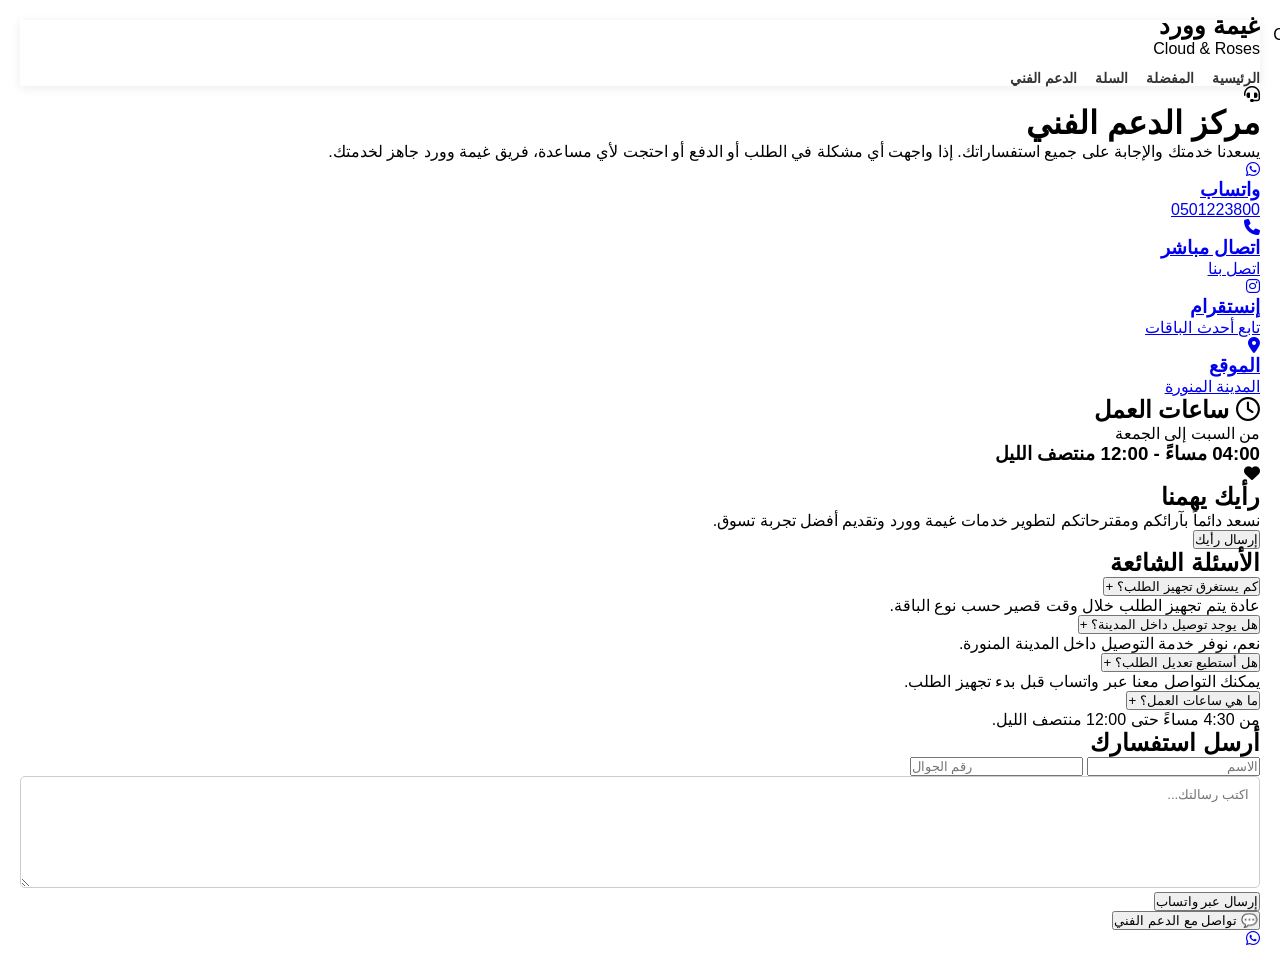
==== support.html @ c03b7dfc "إضافة صفحة المفضلة وتحسيناتها" ====
<!DOCTYPE html>
<html lang="ar" dir="rtl">

<head>
<meta charset="UTF-8">
<meta name="viewport" content="width=device-width, initial-scale=1.0">

<title>الدعم الفني | غيمة وورد</title>

<link rel="stylesheet" href="styles.css">
<link rel="stylesheet" href="support.css">

<link rel="stylesheet"
href="https://cdnjs.cloudflare.com/ajax/libs/font-awesome/6.7.2/css/all.min.css">

</head>

<body>

<header>

<div class="logo-area">

<img src="logo1.png" alt="Cloud & Roses">

<div>

<h2>غيمة وورد</h2>
<p>Cloud & Roses</p>

</div>

</div>

<nav>

<a href="index.html">الرئيسية</a>
<a href="favorites.html">المفضلة</a>
<a href="cart.html">السلة</a>
<a href="support.html" class="active">الدعم الفني</a>

</nav>

</header>


<div class="support-container">

<div class="welcome-card">

<i class="fa-solid fa-headset"></i>

<h1>مركز الدعم الفني</h1>

<p>

يسعدنا خدمتك والإجابة على جميع استفساراتك.

إذا واجهت أي مشكلة في الطلب أو الدفع أو احتجت لأي مساعدة،

فريق غيمة وورد جاهز لخدمتك.

</p>

</div>



<div class="contact-grid">


<a href="https://wa.me/966501223800"
target="_blank"
class="contact-card">

<i class="fa-brands fa-whatsapp"></i>

<h3>واتساب</h3>

<p>0501223800</p>

</a>



<a href="tel:+966501223800"
class="contact-card">

<i class="fa-solid fa-phone"></i>

<h3>اتصال مباشر</h3>

<p>اتصل بنا</p>

</a>



<a href="https://instagram.com/"
target="_blank"
class="contact-card">

<i class="fa-brands fa-instagram"></i>

<h3>إنستقرام</h3>

<p>تابع أحدث الباقات</p>

</a>



<a href="https://maps.app.goo.gl/bKW6Bk9FFn4KeRBr8"
target="_blank"
class="contact-card">

<i class="fa-solid fa-location-dot"></i>

<h3>الموقع</h3>

<p>المدينة المنورة</p>

</a>

</div>



<div class="work-hours">

<h2>

<i class="fa-regular fa-clock"></i>

ساعات العمل

</h2>

<p>

من السبت إلى الجمعة

</p>

<h3>

04:00 مساءً - 12:00 منتصف الليل

</h3>

</div>



<div class="feedback-card">

<i class="fa-solid fa-heart"></i>

<h2>رأيك يهمنا</h2>

<p>

نسعد دائماً بآرائكم ومقترحاتكم لتطوير خدمات غيمة وورد

وتقديم أفضل تجربة تسوق.

</p>

<button onclick="window.open('https://wa.me/966504480913')">

إرسال رأيك

</button>

</div>



<div class="faq-section">

<h2>

الأسئلة الشائعة

</h2>

<button class="faq-btn">

كم يستغرق تجهيز الطلب؟

<span>+</span>

</button>

<div class="faq-content">

عادة يتم تجهيز الطلب خلال وقت قصير حسب نوع الباقة.

</div>



<button class="faq-btn">

هل يوجد توصيل داخل المدينة؟

<span>+</span>

</button>

<div class="faq-content">

نعم، نوفر خدمة التوصيل داخل المدينة المنورة.

</div>



<button class="faq-btn">

هل أستطيع تعديل الطلب؟

<span>+</span>

</button>

<div class="faq-content">

يمكنك التواصل معنا عبر واتساب قبل بدء تجهيز الطلب.

</div>



<button class="faq-btn">

ما هي ساعات العمل؟

<span>+</span>

</button>

<div class="faq-content">

من 4:30 مساءً حتى 12:00 منتصف الليل.

</div>

</div>



<div class="message-card">

<h2>

أرسل استفسارك

</h2>

<form onsubmit="sendSupport(event)">

<input
type="text"
id="name"
placeholder="الاسم"
required>

<input
type="tel"
id="phone"
placeholder="رقم الجوال"
required>

<textarea
id="message"
rows="6"
placeholder="اكتب رسالتك..."
required></textarea>

<button type="submit">

إرسال عبر واتساب

</button>

</form>

</div>



<button
class="support-btn"
onclick="window.open('https://wa.me/966504480913')">

💬 تواصل مع الدعم الفني

</button>

</div>

<script src="support.js"></script>

<a href="https://wa.me/966504480913"
   class="support-whatsapp"
   target="_blank">
    <i class="fa-brands fa-whatsapp"></i>
</a>

</body>

</html>
---- styles.css ----
*{
margin:0;
padding:0;
box-sizing:border-box;
font-family:Tahoma,sans-serif;
}

body{
    font-family:Tahoma;
    padding:20px;
    margin:0;
    background-image:url("flowers-bg.jpg");
    background-size:cover;
    background-position:center;
    background-attachment:fixed;
    min-height:100vh;
}

.container{
    background:rgba(255,255,255,0.95);
    max-width:900px;
    margin:auto;
    padding:25px;
    border-radius:15px;
}

header {
    background: #fff;
    
    box-shadow: 0 2px 10px rgba(0,0,0,.08);
}






.store-hours{
    font-size:14px;
    font-weight:bold;
    color:#555;
    margin-bottom:20px; /* يرفع أوقات العمل عن القائمة */
}

.logo-area {
    display: flex;
    align-items: center;
    gap: 10px;

    position: relative;
    right: -55px;  /* يحركه أكثر إلى اليمين */
    top: -10px;    /* يرفعه للأعلى */
}
.logo-area div{
    text-align: right;
    margin-right: -5px; /* غيّر الرقم حسب الحاجة */
}

.logo-area img {
    width: 50px;
    height: 50px;
    border-radius: 50%;
    object-fit: cover;
}

.logo-area h1 {
    color: #d85b87;
    font-size: 20px;
    margin: 0;
}

nav {
    display: flex;
    align-items: center;
    gap: 18px;
}

nav a {
    text-decoration: none;
    color: #333;
    font-size: 14px;
    font-weight: bold;
    white-space: nowrap;
}



.logo-area span{
    color:#777;
}

.hero{
    padding:80px 20px;
    text-align:center;
}

.hero h2{
    font-size:50px;
    color:#d85b87;
    margin-bottom:15px;
}

.hero p{
    font-size:20px;
    color:#666;
}

.products{
    width:90%;
    max-width:1200px;
    margin:auto;
    padding:50px 0;
}

.products h2{
    text-align:center;
    margin-bottom:40px;
    color:#d85b87;
}

.products-grid{
    display:grid;
    grid-template-columns:repeat(2, 1fr);
    gap:15px;
    padding:10px;
    max-width:800px;
    margin:0 auto;
}

.product-card{
    display:flex;
    flex-direction:column;
    background:#fff;
    border-radius:15px;
    padding:10px;
    box-shadow:0 2px 8px rgba(215, 16, 199, 0.05);
    text-align:center;
}

.product-card img{
    width:100%;
    aspect-ratio: 1 / 1;
    object-fit:cover;
    border-radius:10px;
    margin-bottom:10px;
}

.product-card h3{
    font-size: 14px;
    margin-bottom: 5px;
}

.product-card p{
    color:#d85b87;
    font-weight:bold;
    margin-bottom: 10px;
}

.add-to-cart-btn {
    margin-top: auto;
    padding: 10px;
    background-color: #d85b87; /* خلفية وردية */
    color: #efe8ec;           /* نص أبيض */
    border: 1px solid #d85b87; /* إطار وردي متطابق */
    border-radius: 8px;
    font-size: 13px;
    cursor: pointer;
    transition: background 0.3s; /* إضافة تأثير ناعم عند التمرير */
}

/* إضافة تأثير عند تمرير الفأرة على الزر */
.add-to-cart-btn:hover {
    background-color: #b02a6c;
    border-color: #b02a6c;
}

.cart-page{
    width:90%;
    max-width:800px;
    margin:40px auto;
}

.cart-item{
    background:#fff;
    padding:15px;
    margin-bottom:10px;
    border-radius:12px;
    display:flex;
    justify-content:space-between;
}

#total{
    margin:20px 0;
    color:#d85b87;
}

.whatsapp-btn{
    width:100%;
    border:none;
    padding:15px;
    font-size:18px;
    background:#25D366;
    color:white;
    border-radius:10px;
    cursor:pointer;
}

.description{
    color:rgb(0, 0, 0) !important;
    font-size:14px;
    margin:8px 0;
    line-height:1.6;
}

.gift-card-option {
    margin: 15px 0;
    font-weight: bold;
}

#cardInputContainer {
    margin-bottom: 15px;
    padding: 10px;
    background-color: #f9f9f9;
    border: 1px solid #ddd;
    border-radius: 8px;
}

textarea {
    width: 100%;
    padding: 10px;
    border: 1px solid #ccc;
    border-radius: 5px;
    font-family: inherit;
    resize: vertical;
}

.custom-select {
    width: 100%;
    max-width: 250px;
    padding: 8px 15px;
    font-size: 14px;
    border-radius: 25px;
    border: 2px solid #e313ac;
    background-color: #ffffff;
    color: #333;
    appearance: none;
    cursor: pointer;
    outline: none;
    background-image: url('data:image/svg+xml;utf8,<svg fill="%23e313ac" height="16" viewBox="0 0 24 24" width="16" xmlns="http://www.w3.org/2000/svg"><path d="M7 10l5 5 5-5z"/></svg>');
    background-repeat: no-repeat;
    background-position: left 10px center;
    margin-top: 25px;
    display: block;
}

.store-info{
    
    margin:25px auto;
    padding:18px;
    border-radius:12px;
    text-align:center;
    box-shadow:0 2px 8px rgba(0,0,0,.08);
}

.review-btn{
    display:inline-block;
    margin-top:10px;
    padding:12px 24px;
    background:#d85b87;
    color:#fff;
    text-decoration:none;
    border-radius:30px;
    font-weight:bold;
    transition:.3s;
}

.review-btn:hover{
    background:#c44673;
}

.header-rating{
    margin-top: 5px;
    font-size: 13px;
    color: #666;
    display: flex;
    align-items: center;
    gap: 6px;
}

.header-rating span{
    color: #d85b87;
    font-weight: bold;
}

#cart-icon{
    position: relative;
    display: inline-flex;
    align-items: center;
    gap: 6px;
    text-decoration: none;
}

#cart-count{
    display: flex;
    align-items: center;
    justify-content: center;

    width: 22px;
    height: 22px;

    background: #d85b87;
    color: #fff;

    border-radius: 50%;
    font-size: 12px;
    font-weight: bold;

    line-height: 1;
}

/* ====== الجوال فقط ====== */
@media (max-width:768px){

    .container{
        width:101%;
        padding:-15px;
    }
.logo-area{
    position: relative;
    right: -10px;      /* يحرك الشعار قليلًا لليمين */
    top: -6px;        /* يرفعه قليلًا للأعلى */

    display: flex;
    align-items: center;
    gap: 6px;
}

.logo-area img{
    width: 42px;
    height: 42px;
}

.logo-area h1{
    font-size: 17px;
    margin: 0;
}

.logo-area span{
    font-size: 11px;
}

.header-rating{
    margin-top: 3px;
    font-size: 10px;
}
    

   nav{
    display:flex;
    justify-content:center;
    align-items:center;
    flex-wrap:nowrap;   /* يمنع النزول لسطر جديد */
    gap:8px;
    overflow-x:auto;    /* يسمح بالتمرير إذا ضاقت الشاشة */
    white-space:nowrap;
    padding-bottom:5px;
}
   nav a{
    font-size:11px;
    flex:0 0 auto;
}

    #cart-count{
        display:inline-flex;
        justify-content:center;
        align-items:center;
        width:20px;
        height:20px;
        border-radius:50%;
        background:#d85b87;
        color:#fff;
        font-size:11px;
        font-weight:bold;
    }

}

.stats-section{
    display:flex;
    justify-content:center;
    gap:20px;
    flex-wrap:wrap;
    margin:50px auto;
    max-width:900px;
}

.stat-card{
    background:#fff;
    width:220px;
    padding:25px 20px;
    border-radius:18px;
    text-align:center;
    box-shadow:0 5px 15px rgba(0,0,0,.08);
    transition:.3s;
}

.stat-card:hover{
    transform:translateY(-5px);
}

.stat-card h2{
    color:#d85b87;
    font-size:36px;
    margin-bottom:10px;
}

.stat-card p{
    color:#666;
    font-size:16px;
    font-weight:bold;
}

@media(max-width:768px){

.stats-section{
    gap:15px;
}

.stat-card{
    width:100%;
    max-width:260px;
}

.stat-card h2{
    font-size:30px;
}

}

.header-top{
    flex-direction:column;
    align-items:center;
    gap:10px;
    position: relative;
    right: -10px;  /* يحركه أكثر إلى اليمين */
    top: -14px;    /* يرفعه للأعلى */
    }



.store-hours{
    margin-bottom:0;
}
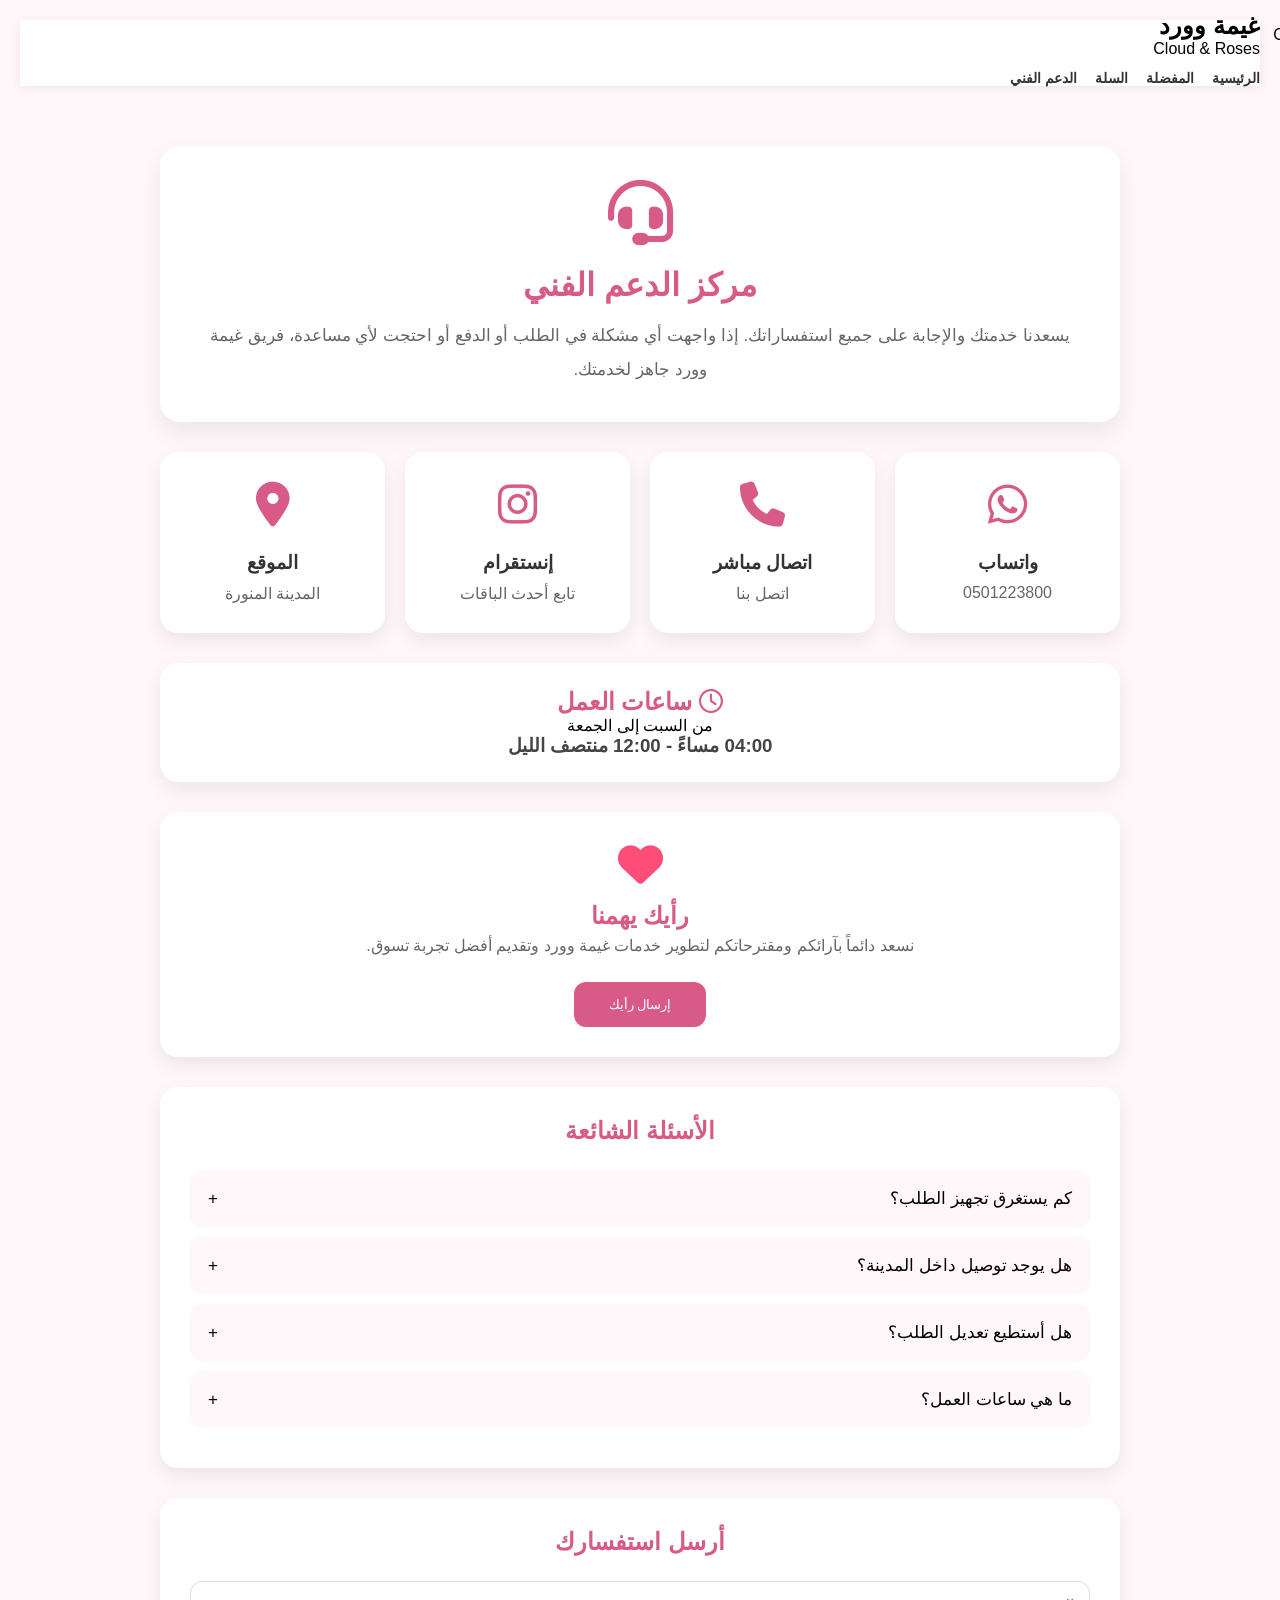
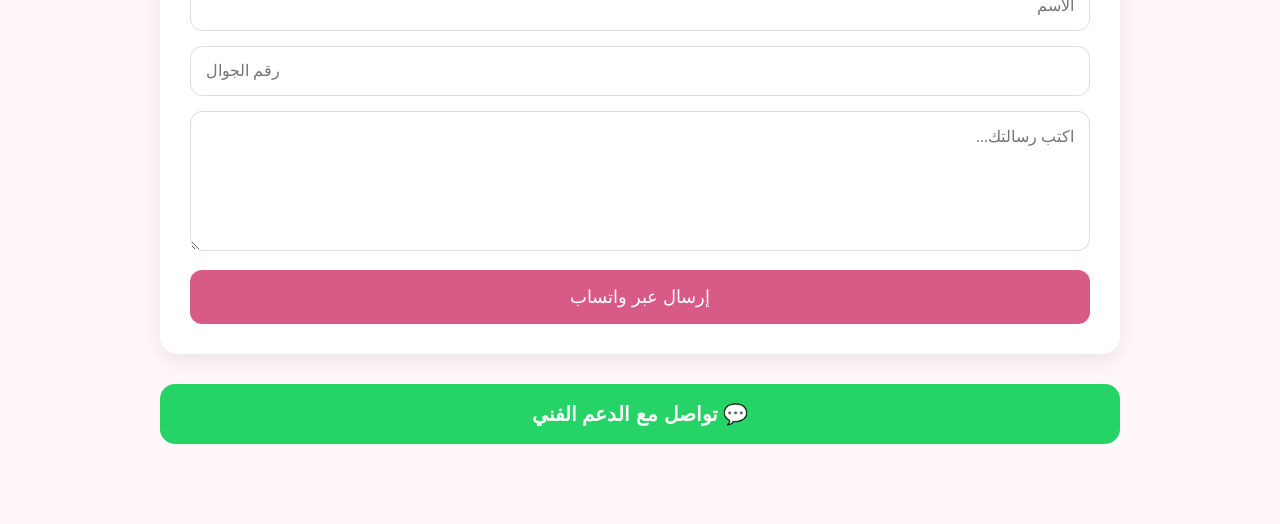
==== commit a54be2f2: "إضافة صفحة الدعم الفني للموقع" ====
--- a/support.html
+++ b/support.html
@@ -21,7 +21,7 @@
 
 <div class="logo-area">
 
-<img src="logo1.png" alt="Cloud & Roses">
+<img src="logo.png" alt="Cloud & Roses">
 
 <div>
 
@@ -166,7 +166,7 @@
 
 </p>
 
-<button onclick="window.open('https://wa.me/966504480913')">
+<button onclick="window.open('https://wa.me/966501223800')">
 
 إرسال رأيك
 
@@ -292,7 +292,7 @@
 
 <button
 class="support-btn"
-onclick="window.open('https://wa.me/966504480913')">
+onclick="window.open('https://wa.me/966501223800')">
 
 💬 تواصل مع الدعم الفني
 
@@ -302,12 +302,6 @@
 
 <script src="support.js"></script>
 
-<a href="https://wa.me/966504480913"
-   class="support-whatsapp"
-   target="_blank">
-    <i class="fa-brands fa-whatsapp"></i>
-</a>
-
 </body>
 
 </html>
--- a/styles.css
+++ b/styles.css
@@ -135,6 +135,7 @@
     padding:10px;
     box-shadow:0 2px 8px rgba(215, 16, 199, 0.05);
     text-align:center;
+    position: relative;
 }
 
 .product-card img{
@@ -451,3 +452,56 @@
 .store-hours{
     margin-bottom:0;
 }
+
+
+.favorite-btn{
+    position:absolute;
+    top:10px;
+    left:10px;
+    background:none !important;
+    border:none !important;
+    box-shadow:none !important;
+    padding:0;
+    font-size:32px;
+    color:#fff;
+    text-shadow:0 0 5px rgba(0,0,0,.6);
+    cursor:pointer;
+    z-index:100;
+}
+
+.favorite-btn.active{
+    color:#e91e63;
+    text-shadow:none;
+}
+.back-btn{
+    background:#d85b87;
+    color:#fff;
+    border:none;
+    padding:10px 18px;
+    border-radius:10px;
+    cursor:pointer;
+    font-size:16px;
+    font-weight:bold;
+    transition:.3s;
+}
+
+.back-btn:hover{
+    background:#c24673;
+}
+
+.floating-whatsapp{
+    position:fixed !important;
+    bottom:20px !important;
+    right:20px !important;
+    width:60px;
+    height:60px;
+    background:#25D366;
+    color:#fff;
+    border-radius:50%;
+    display:flex !important;
+    justify-content:center;
+    align-items:center;
+    font-size:30px;
+    text-decoration:none;
+    z-index:99999;
+}
--- a/support.css
+++ b/support.css
@@ -0,0 +1,257 @@
+/* ===========================
+   صفحة الدعم الفني
+=========================== */
+
+body{
+    background:#fff7fa;
+    font-family:Tahoma,sans-serif;
+}
+
+.support-container{
+    max-width:1000px;
+    margin:40px auto;
+    padding:20px;
+}
+
+.welcome-card{
+    background:#fff;
+    border-radius:20px;
+    padding:35px;
+    text-align:center;
+    box-shadow:0 10px 25px rgba(0,0,0,.08);
+    margin-bottom:30px;
+}
+
+.welcome-card i{
+    font-size:65px;
+    color:#d85b87;
+    margin-bottom:20px;
+}
+
+.welcome-card h1{
+    color:#d85b87;
+    margin-bottom:15px;
+}
+
+.welcome-card p{
+    color:#666;
+    line-height:2;
+    font-size:17px;
+}
+
+.contact-grid{
+    display:grid;
+    grid-template-columns:repeat(auto-fit,minmax(220px,1fr));
+    gap:20px;
+    margin-bottom:30px;
+}
+
+.contact-card{
+    background:#fff;
+    border-radius:18px;
+    padding:30px;
+    text-align:center;
+    text-decoration:none;
+    color:#333;
+    transition:.3s;
+    box-shadow:0 8px 20px rgba(0,0,0,.08);
+}
+
+.contact-card:hover{
+    transform:translateY(-6px);
+}
+
+.contact-card i{
+    font-size:45px;
+    color:#d85b87;
+    margin-bottom:15px;
+}
+
+.contact-card h3{
+    margin:10px 0;
+}
+
+.contact-card p{
+    color:#666;
+}
+
+.work-hours{
+    background:#fff;
+    border-radius:18px;
+    padding:25px;
+    text-align:center;
+    box-shadow:0 8px 20px rgba(0,0,0,.08);
+    margin-bottom:30px;
+}
+
+.work-hours i{
+    color:#d85b87;
+}
+
+.work-hours h2{
+    color:#d85b87;
+}
+
+.work-hours h3{
+    color:#444;
+}
+
+.feedback-card{
+    background:#fff;
+    border-radius:18px;
+    padding:30px;
+    text-align:center;
+    box-shadow:0 8px 20px rgba(0,0,0,.08);
+    margin-bottom:30px;
+}
+
+.feedback-card i{
+    font-size:45px;
+    color:#ff4d79;
+    margin-bottom:15px;
+}
+
+.feedback-card h2{
+    color:#d85b87;
+}
+
+.feedback-card p{
+    color:#666;
+    line-height:2;
+}
+
+.feedback-card button{
+    margin-top:20px;
+    padding:15px 35px;
+    background:#d85b87;
+    color:#fff;
+    border:none;
+    border-radius:12px;
+    cursor:pointer;
+    transition:.3s;
+}
+
+.feedback-card button:hover{
+    background:#c14c74;
+}
+
+.faq-section{
+    background:#fff;
+    border-radius:18px;
+    padding:30px;
+    box-shadow:0 8px 20px rgba(0,0,0,.08);
+    margin-bottom:30px;
+}
+
+.faq-section h2{
+    color:#d85b87;
+    text-align:center;
+    margin-bottom:25px;
+}
+
+.faq-btn{
+    width:100%;
+    padding:18px;
+    background:#fff7fa;
+    border:none;
+    border-radius:12px;
+    cursor:pointer;
+    font-size:17px;
+    display:flex;
+    justify-content:space-between;
+    align-items:center;
+    margin-bottom:10px;
+    transition:.3s;
+}
+
+.faq-btn:hover{
+    background:#fdecf3;
+}
+
+.faq-content{
+    display:none;
+    background:#fafafa;
+    border-right:4px solid #d85b87;
+    border-radius:12px;
+    padding:18px;
+    margin-bottom:15px;
+    line-height:2;
+    color:#666;
+}
+
+.message-card{
+    background:#fff;
+    border-radius:18px;
+    padding:30px;
+    box-shadow:0 8px 20px rgba(0,0,0,.08);
+    margin-bottom:30px;
+}
+
+.message-card h2{
+    text-align:center;
+    color:#d85b87;
+    margin-bottom:25px;
+}
+
+.message-card input,
+.message-card textarea{
+    width:100%;
+    padding:15px;
+    margin-bottom:15px;
+    border:1px solid #ddd;
+    border-radius:12px;
+    font-size:16px;
+    font-family:Tahoma;
+    transition:.3s;
+}
+
+.message-card input:focus,
+.message-card textarea:focus{
+    outline:none;
+    border-color:#d85b87;
+}
+
+.message-card button{
+    width:100%;
+    padding:16px;
+    border:none;
+    border-radius:12px;
+    background:#d85b87;
+    color:#fff;
+    font-size:18px;
+    cursor:pointer;
+    transition:.3s;
+}
+
+.message-card button:hover{
+    background:#c14c74;
+}
+
+.support-btn{
+    width:100%;
+    padding:18px;
+    background:#25D366;
+    color:#fff;
+    border:none;
+    border-radius:15px;
+    cursor:pointer;
+    font-size:20px;
+    font-weight:bold;
+    transition:.3s;
+}
+
+.support-btn:hover{
+    background:#1ebc59;
+}
+
+@media(max-width:768px){
+
+.support-container{
+    padding:15px;
+}
+
+.contact-grid{
+    grid-template-columns:1fr;
+}
+
+}
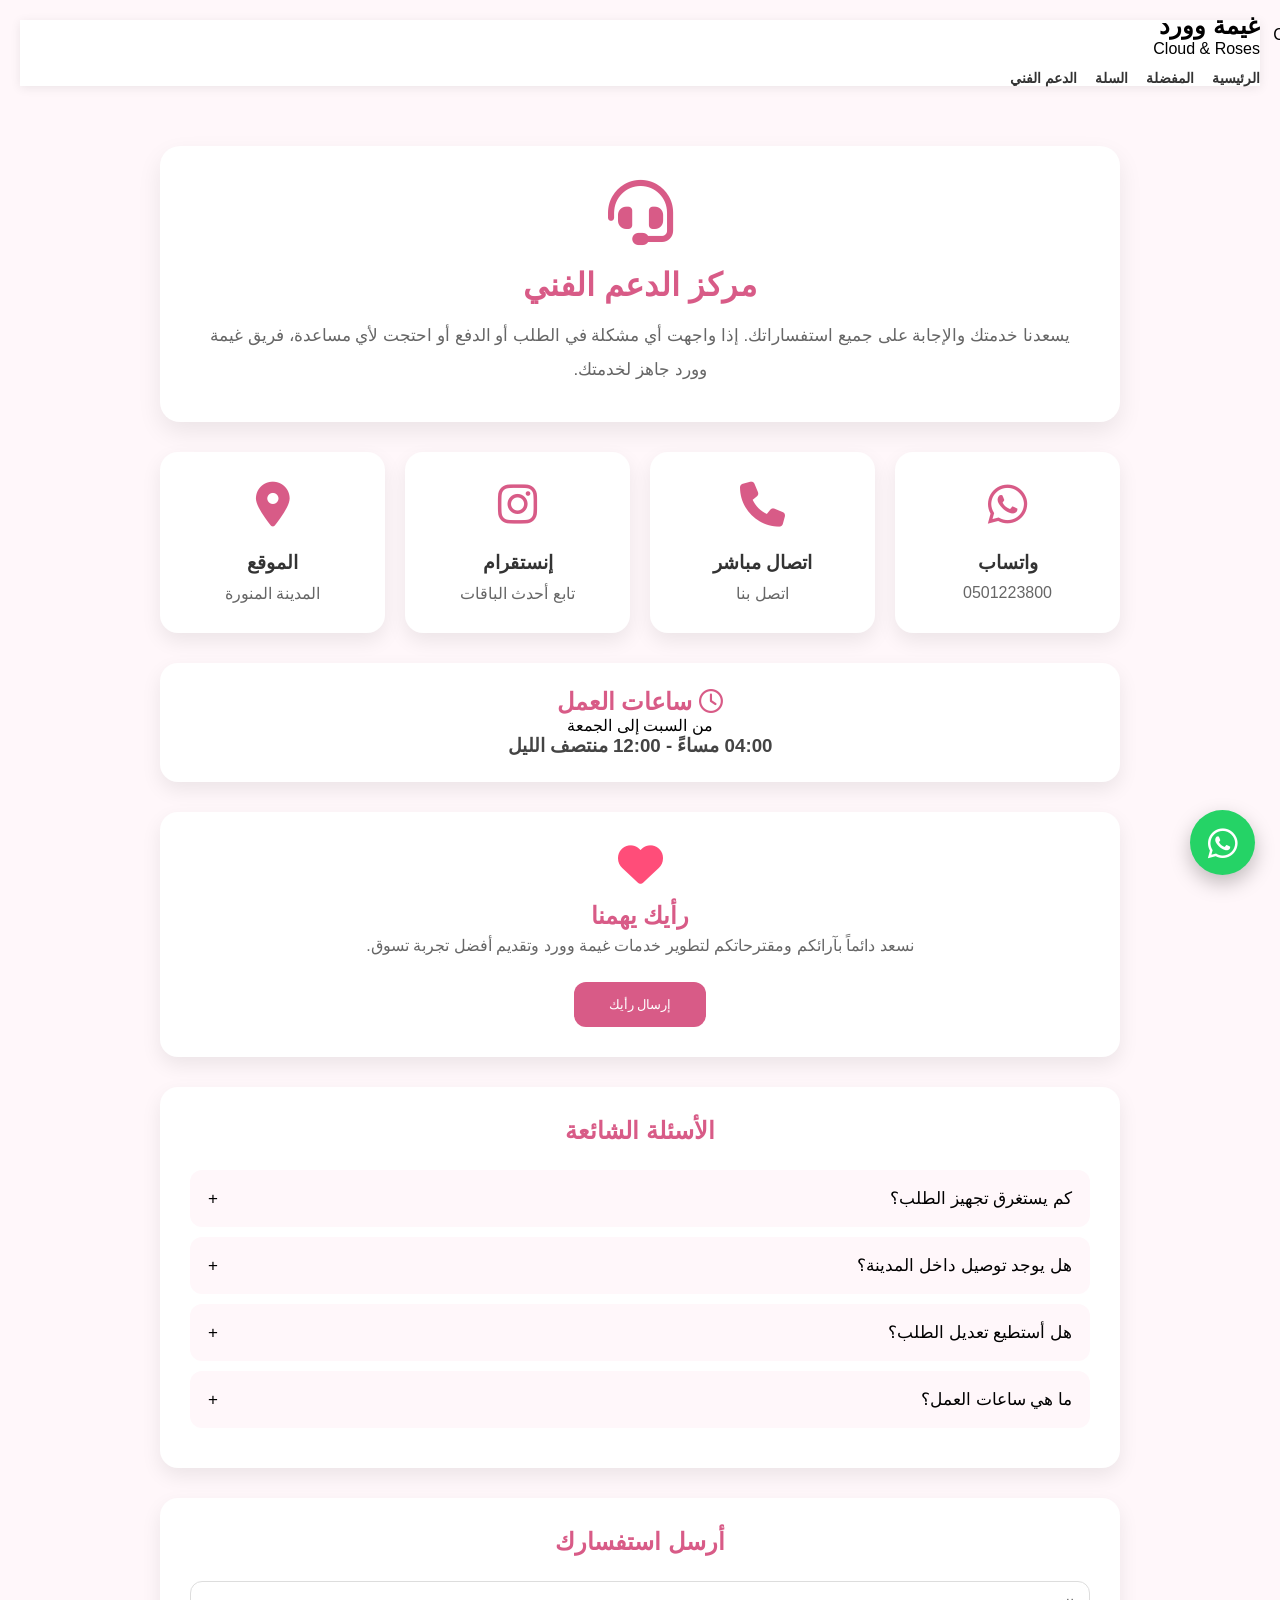
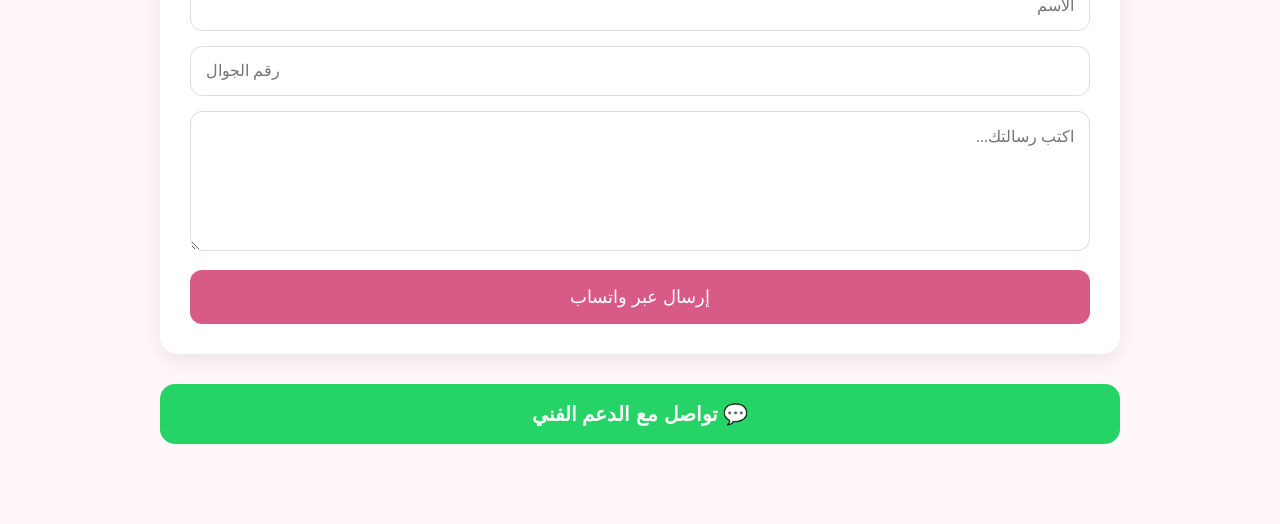
==== commit 94dfca06: "تحديث صفحة الدعم الفني وإضافة زر واتساب" ====
--- a/support.html
+++ b/support.html
@@ -166,7 +166,7 @@
 
 </p>
 
-<button onclick="window.open('https://wa.me/966501223800')">
+<button onclick="window.open('https://wa.me/966504480913')">
 
 إرسال رأيك
 
@@ -292,7 +292,7 @@
 
 <button
 class="support-btn"
-onclick="window.open('https://wa.me/966501223800')">
+onclick="window.open('https://wa.me/966504480913')">
 
 💬 تواصل مع الدعم الفني
 
@@ -302,6 +302,12 @@
 
 <script src="support.js"></script>
 
+<a href="https://wa.me/966504480913"
+   class="support-whatsapp"
+   target="_blank">
+    <i class="fa-brands fa-whatsapp"></i>
+</a>
+
 </body>
 
 </html>
--- a/support.css
+++ b/support.css
@@ -254,4 +254,25 @@
     grid-template-columns:1fr;
 }
 
+}
+
+.support-whatsapp{
+    position: fixed;
+    bottom: 25px;
+    right: 25px;
+    width: 65px;
+    height: 65px;
+    display: flex;
+    align-items: center;
+    justify-content: center;
+    background: #25D366;
+    border-radius: 50%;
+    text-decoration: none;
+    z-index: 999999;
+    box-shadow: 0 8px 20px rgba(0,0,0,.25);
+}
+
+.support-whatsapp i{
+    color:#fff;
+    font-size:34px;
 }
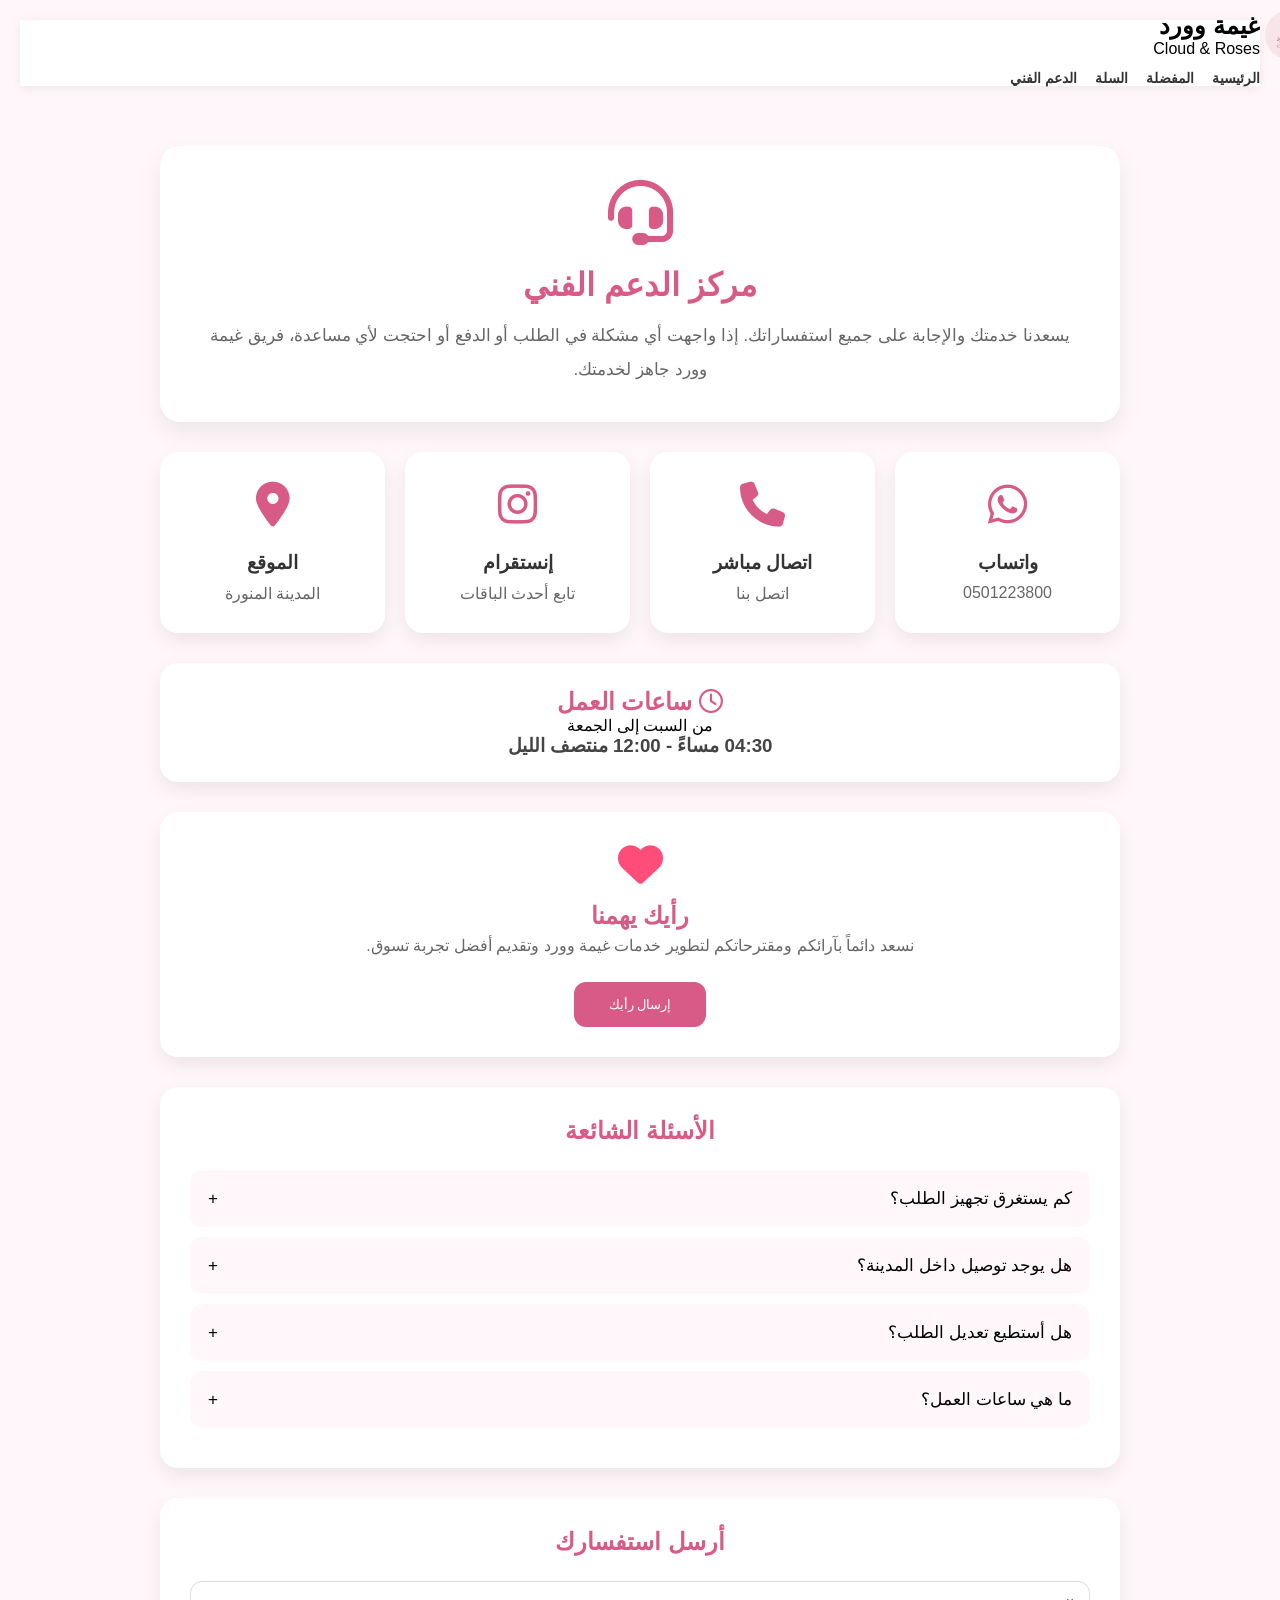
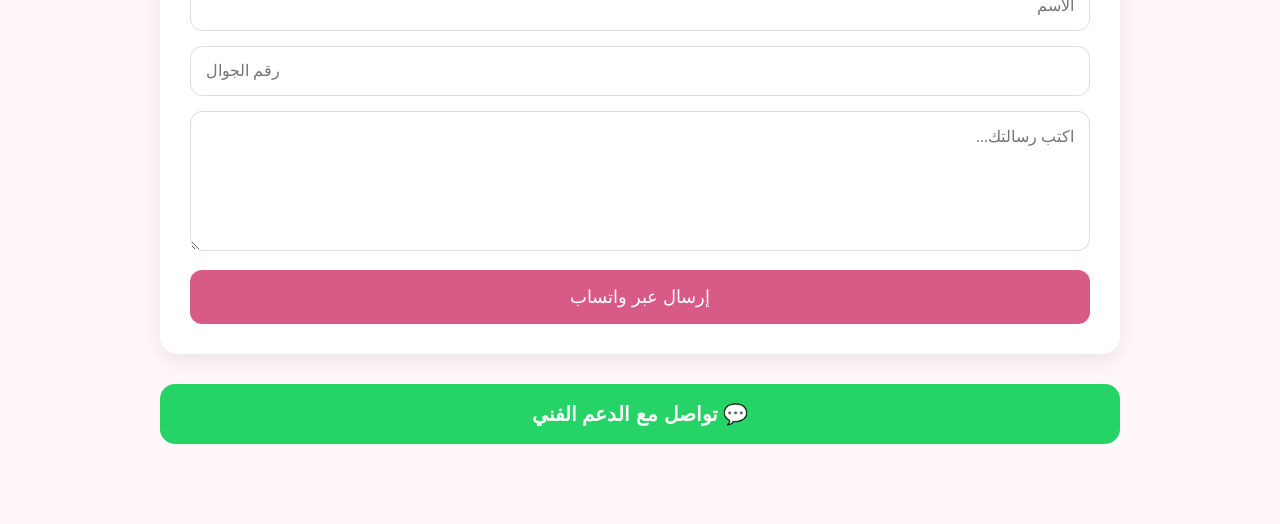
==== commit 03fa3721: "Update support.html" ====
--- a/support.html
+++ b/support.html
@@ -21,7 +21,7 @@
 
 <div class="logo-area">
 
-<img src="logo.png" alt="Cloud & Roses">
+<img src="logo1.png" alt="Cloud & Roses">
 
 <div>
 
@@ -144,7 +144,7 @@
 
 <h3>
 
-04:00 مساءً - 12:00 منتصف الليل
+04:30 مساءً - 12:00 منتصف الليل
 
 </h3>
 
@@ -292,7 +292,7 @@
 
 <button
 class="support-btn"
-onclick="window.open('https://wa.me/966504480913')">
+onclick="window.open('https://wa.me/966501223800')">
 
 💬 تواصل مع الدعم الفني
 
@@ -302,12 +302,6 @@
 
 <script src="support.js"></script>
 
-<a href="https://wa.me/966504480913"
-   class="support-whatsapp"
-   target="_blank">
-    <i class="fa-brands fa-whatsapp"></i>
-</a>
-
 </body>
 
-</html>+</html>
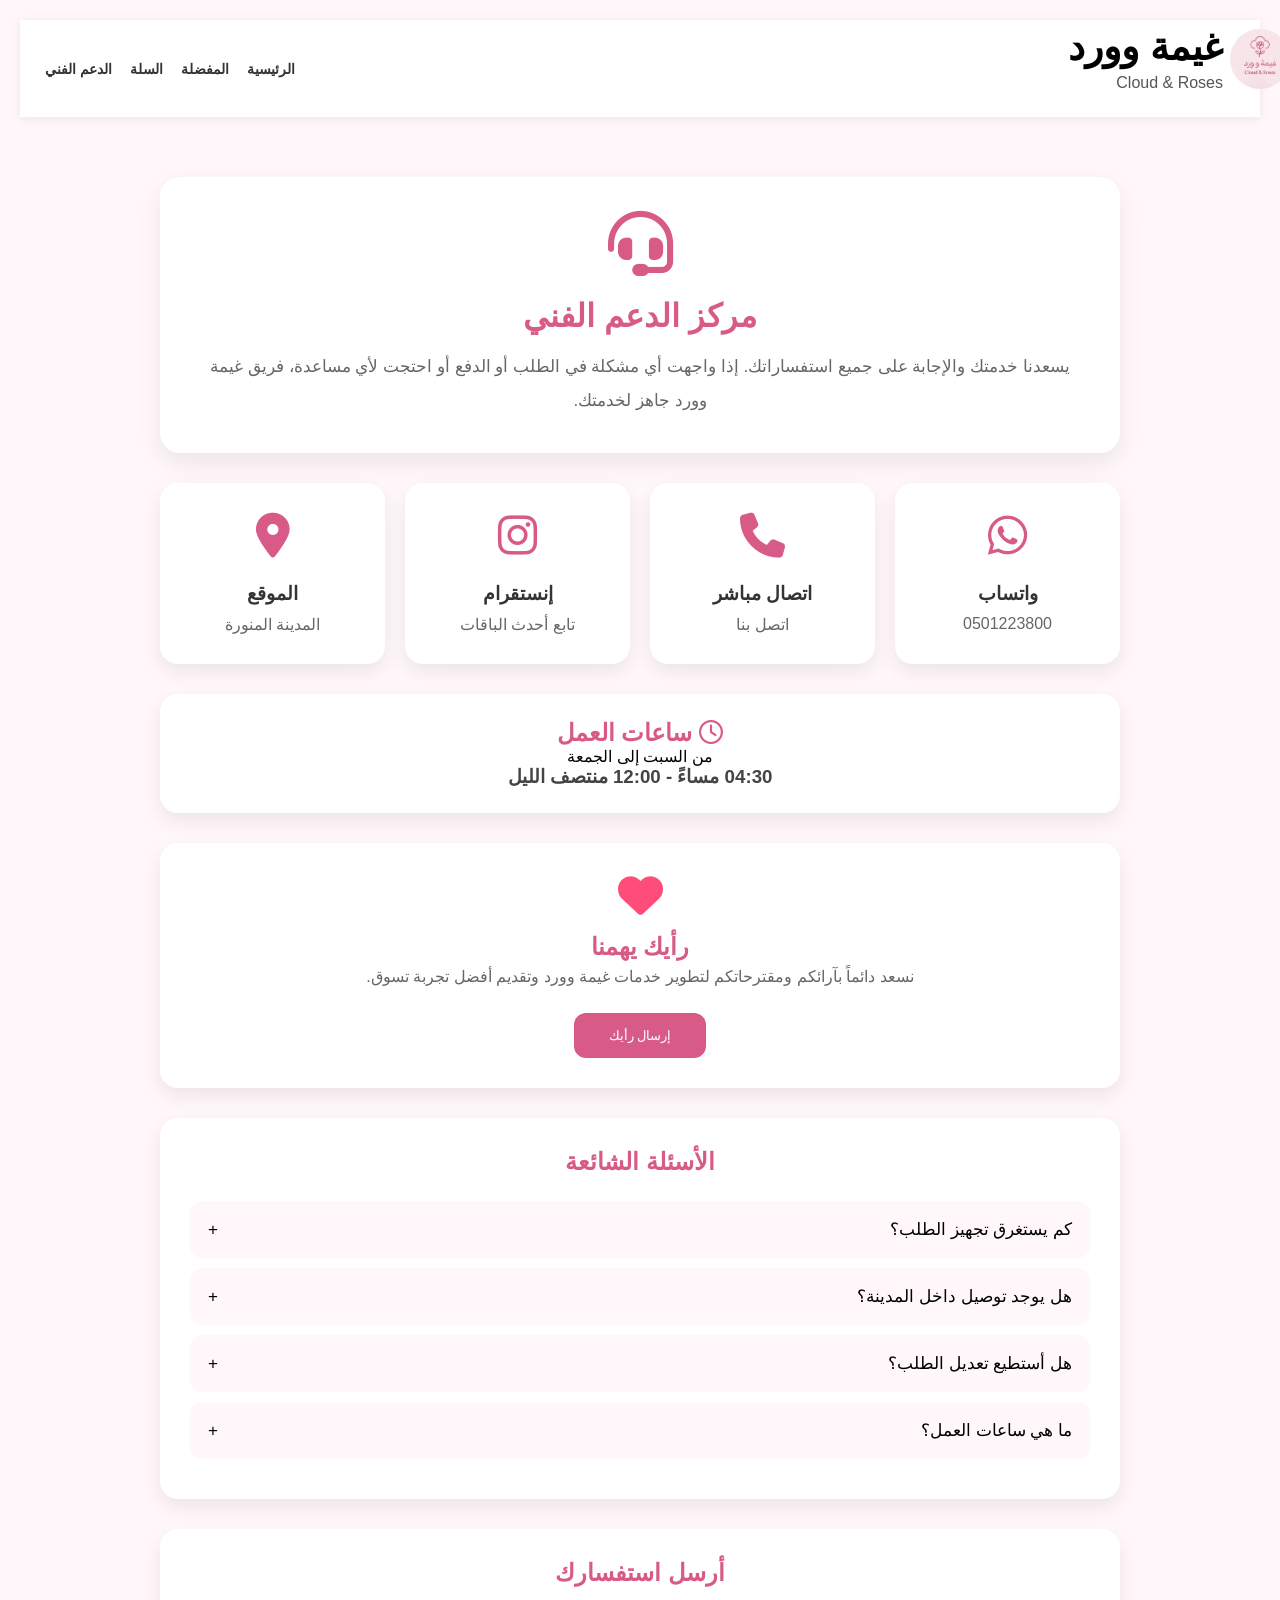
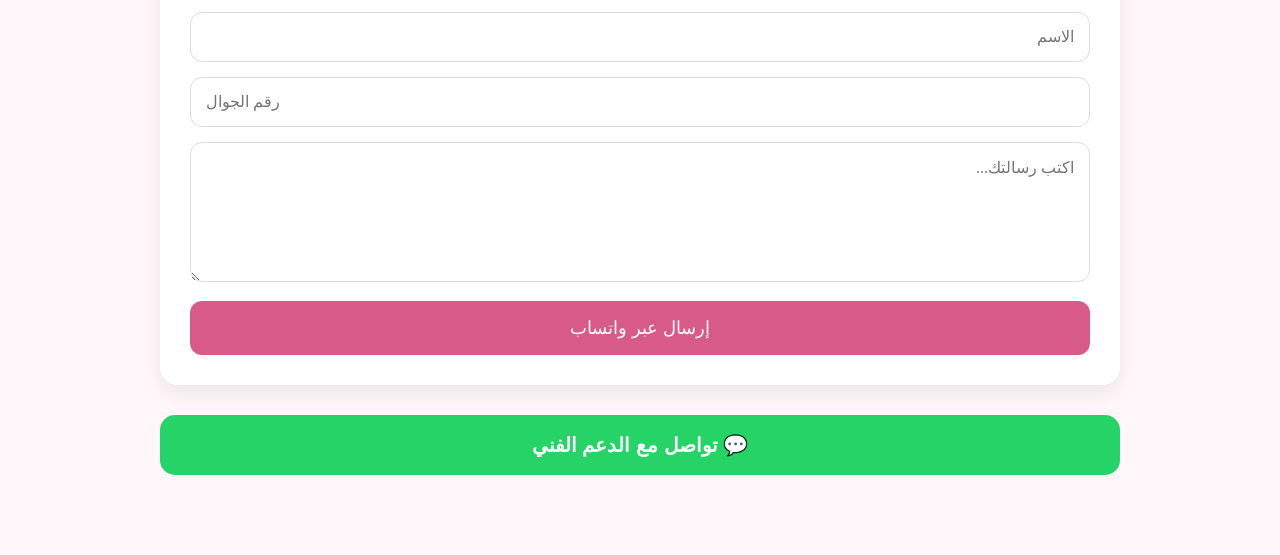
==== commit 112de0de: "Refactor support.html for improved structure" ====
--- a/support.html
+++ b/support.html
@@ -19,30 +19,25 @@
 
 <header>
 
-<div class="logo-area">
-
-<img src="logo1.png" alt="Cloud & Roses">
-
-<div>
-
-<h2>غيمة وورد</h2>
-<p>Cloud & Roses</p>
-
-</div>
-
-</div>
-
-<nav>
-
-<a href="index.html">الرئيسية</a>
-<a href="favorites.html">المفضلة</a>
-<a href="cart.html">السلة</a>
-<a href="support.html" class="active">الدعم الفني</a>
-
-</nav>
+    <div class="logo-area">
+
+        <img src="logo1.png" alt="غيمة وورد">
+
+        <div class="logo-text">
+            <h1>غيمة وورد</h1>
+            <p>Cloud & Roses</p>
+        </div>
+
+    </div>
+
+    <nav>
+        <a href="index.html">الرئيسية</a>
+        <a href="favorites.html">المفضلة</a>
+        <a href="cart.html">السلة</a>
+        <a href="support.html" class="active">الدعم الفني</a>
+    </nav>
 
 </header>
-
 
 <div class="support-container">
 
--- a/support.css
+++ b/support.css
@@ -256,23 +256,47 @@
 
 }
 
-.support-whatsapp{
-    position: fixed;
-    bottom: 25px;
-    right: 25px;
-    width: 65px;
-    height: 65px;
-    display: flex;
-    align-items: center;
-    justify-content: center;
-    background: #25D366;
-    border-radius: 50%;
-    text-decoration: none;
-    z-index: 999999;
-    box-shadow: 0 8px 20px rgba(0,0,0,.25);
-}
-
-.support-whatsapp i{
-    color:#fff;
-    font-size:34px;
-}+.logo-area{
+    display:flex;
+    align-items:center;
+    gap:12px;
+}
+
+.logo-area img{
+    width:60px;
+    height:60px;
+    border-radius:50%;
+    object-fit:cover;
+}
+
+.logo-text h1{
+    margin:0;
+    font-size:38px;
+    color:#000;
+}
+
+.logo-text p{
+    margin:5px 0 0;
+    font-size:16px;
+    color:#555;
+}
+
+header{
+    background:#fff;
+    padding:15px 25px;
+    display:flex;
+    justify-content:space-between;
+    align-items:center;
+    box-shadow:0 2px 10px rgba(0,0,0,.08);
+}
+
+@media (max-width:768px){
+    header{
+        flex-direction:column;
+        gap:15px;
+    }
+
+    .logo-text h1{
+        font-size:30px;
+    }
+}
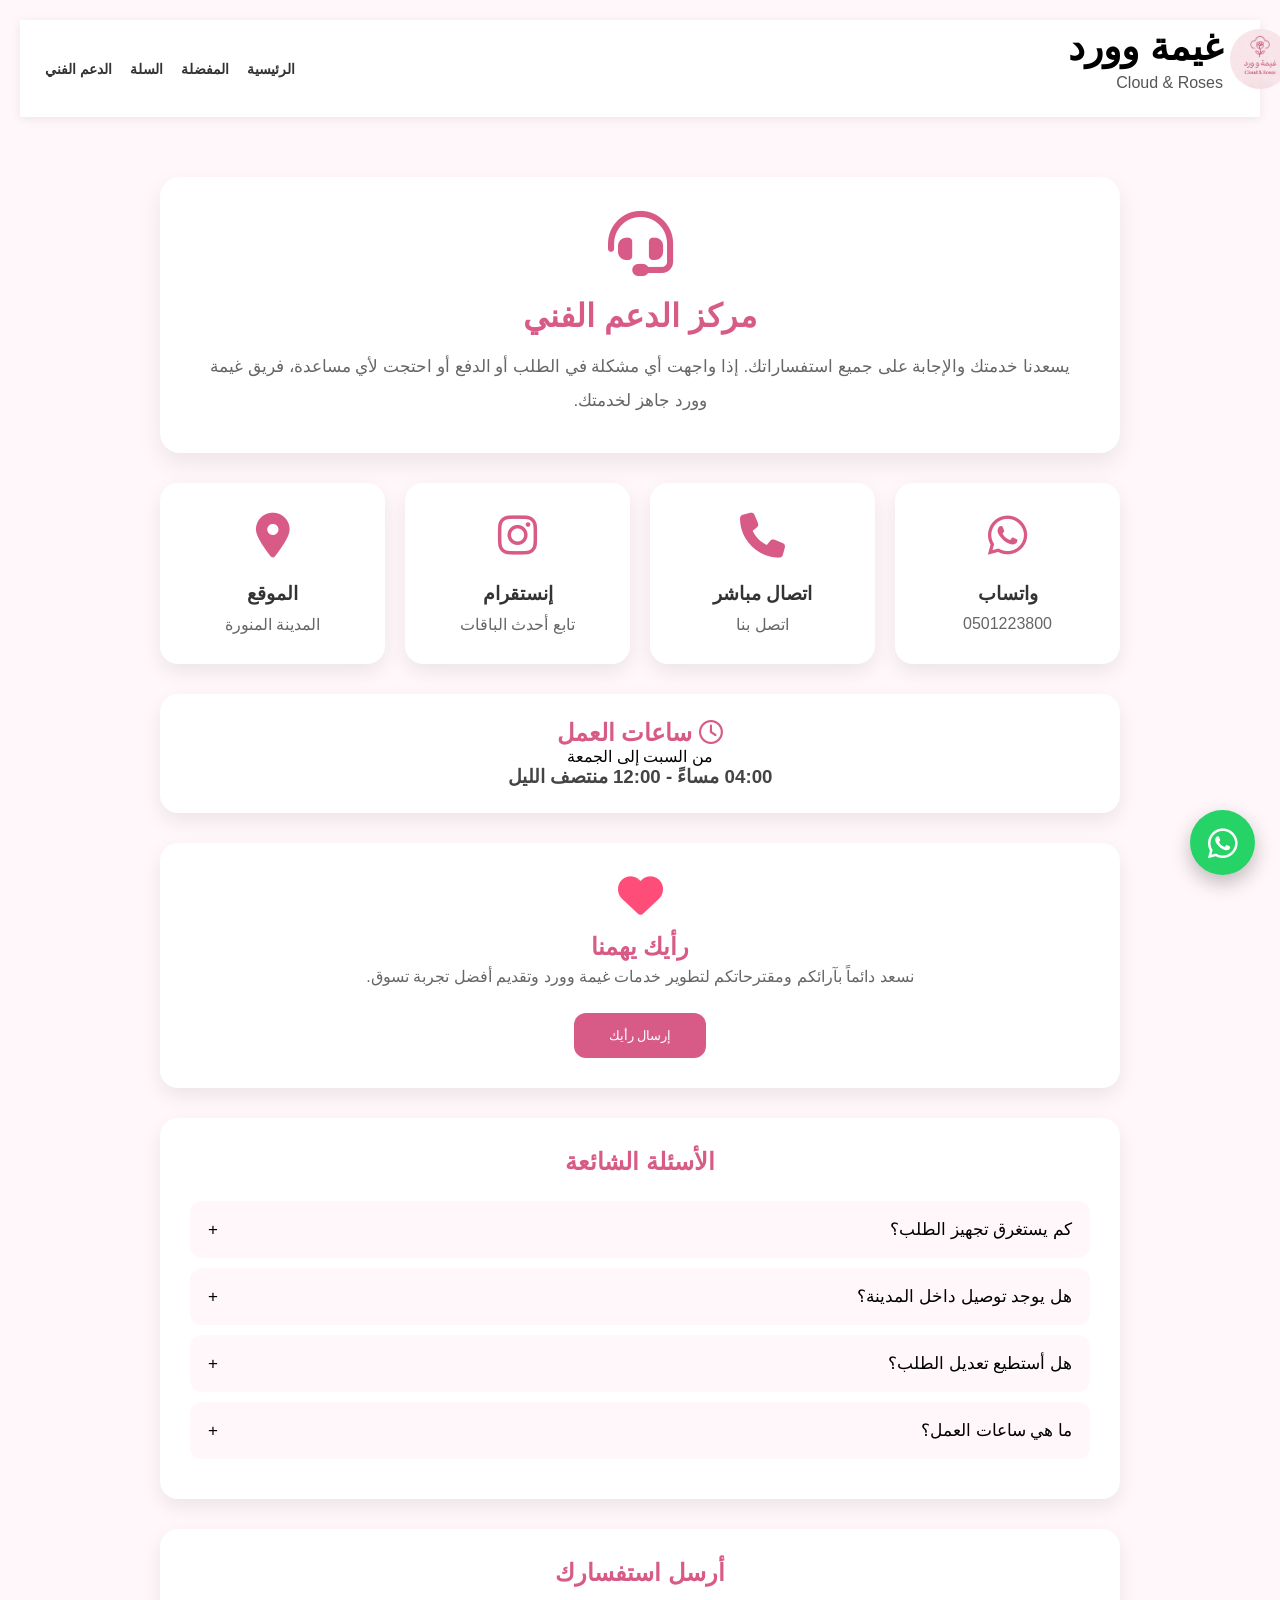
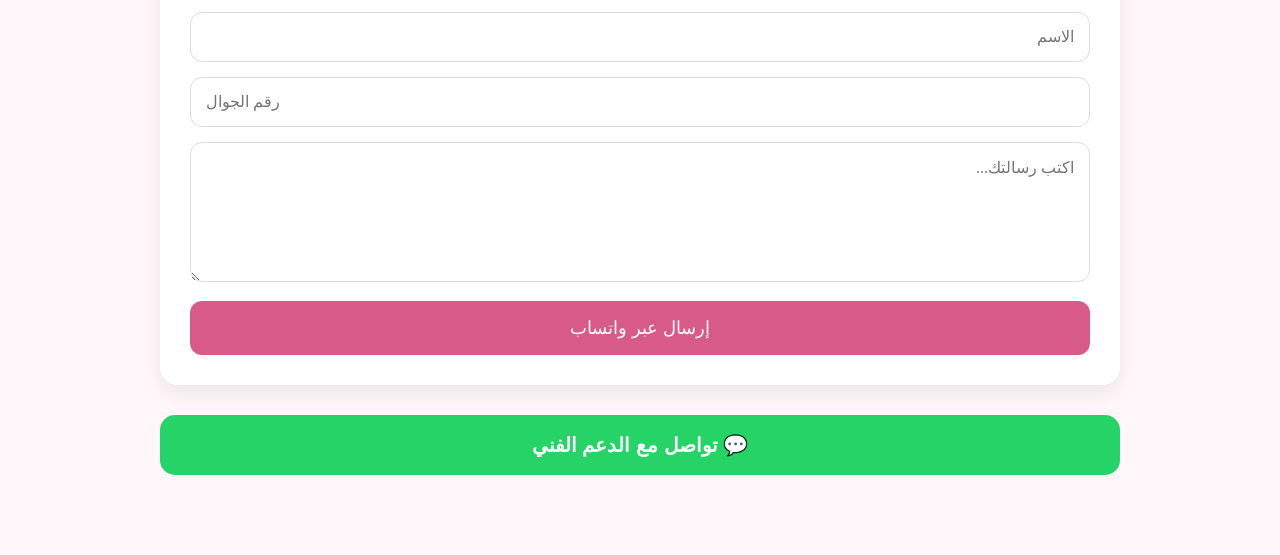
==== commit 7e8897de: "First Flutter App" ====
--- a/support.html
+++ b/support.html
@@ -39,6 +39,7 @@
 
 </header>
 
+
 <div class="support-container">
 
 <div class="welcome-card">
@@ -139,7 +140,7 @@
 
 <h3>
 
-04:30 مساءً - 12:00 منتصف الليل
+04:00 مساءً - 12:00 منتصف الليل
 
 </h3>
 
@@ -287,7 +288,7 @@
 
 <button
 class="support-btn"
-onclick="window.open('https://wa.me/966501223800')">
+onclick="window.open('https://wa.me/966504480913')">
 
 💬 تواصل مع الدعم الفني
 
@@ -297,6 +298,12 @@
 
 <script src="support.js"></script>
 
+<a href="https://wa.me/966504480913"
+   class="support-whatsapp"
+   target="_blank">
+    <i class="fa-brands fa-whatsapp"></i>
+</a>
+
 </body>
 
-</html>
+</html>
--- a/styles.css
+++ b/styles.css
@@ -505,3 +505,38 @@
     text-decoration:none;
     z-index:99999;
 }
+.categories{
+    display:flex;
+    gap:10px;
+    overflow-x:auto;
+    padding:15px 0;
+    margin-bottom:25px;
+    scrollbar-width:none;
+}
+
+.categories::-webkit-scrollbar{
+    display:none;
+}
+
+.category-btn{
+    white-space:nowrap;
+    border:none;
+    background:#fff;
+    color:#d85b87;
+    padding:12px 18px;
+    border-radius:30px;
+    cursor:pointer;
+    font-weight:bold;
+    box-shadow:0 2px 8px rgba(0,0,0,.08);
+    transition:.3s;
+}
+
+.category-btn:hover{
+    background:#d85b87;
+    color:#fff;
+}
+
+.category-btn.active{
+    background:#d85b87;
+    color:#fff;
+}
--- a/support.css
+++ b/support.css
@@ -256,6 +256,27 @@
 
 }
 
+.support-whatsapp{
+    position: fixed;
+    bottom: 25px;
+    right: 25px;
+    width: 65px;
+    height: 65px;
+    display: flex;
+    align-items: center;
+    justify-content: center;
+    background: #25D366;
+    border-radius: 50%;
+    text-decoration: none;
+    z-index: 999999;
+    box-shadow: 0 8px 20px rgba(0,0,0,.25);
+}
+
+.support-whatsapp i{
+    color:#fff;
+    font-size:34px;
+}
+
 .logo-area{
     display:flex;
     align-items:center;
@@ -299,4 +320,4 @@
     .logo-text h1{
         font-size:30px;
     }
-}
+}
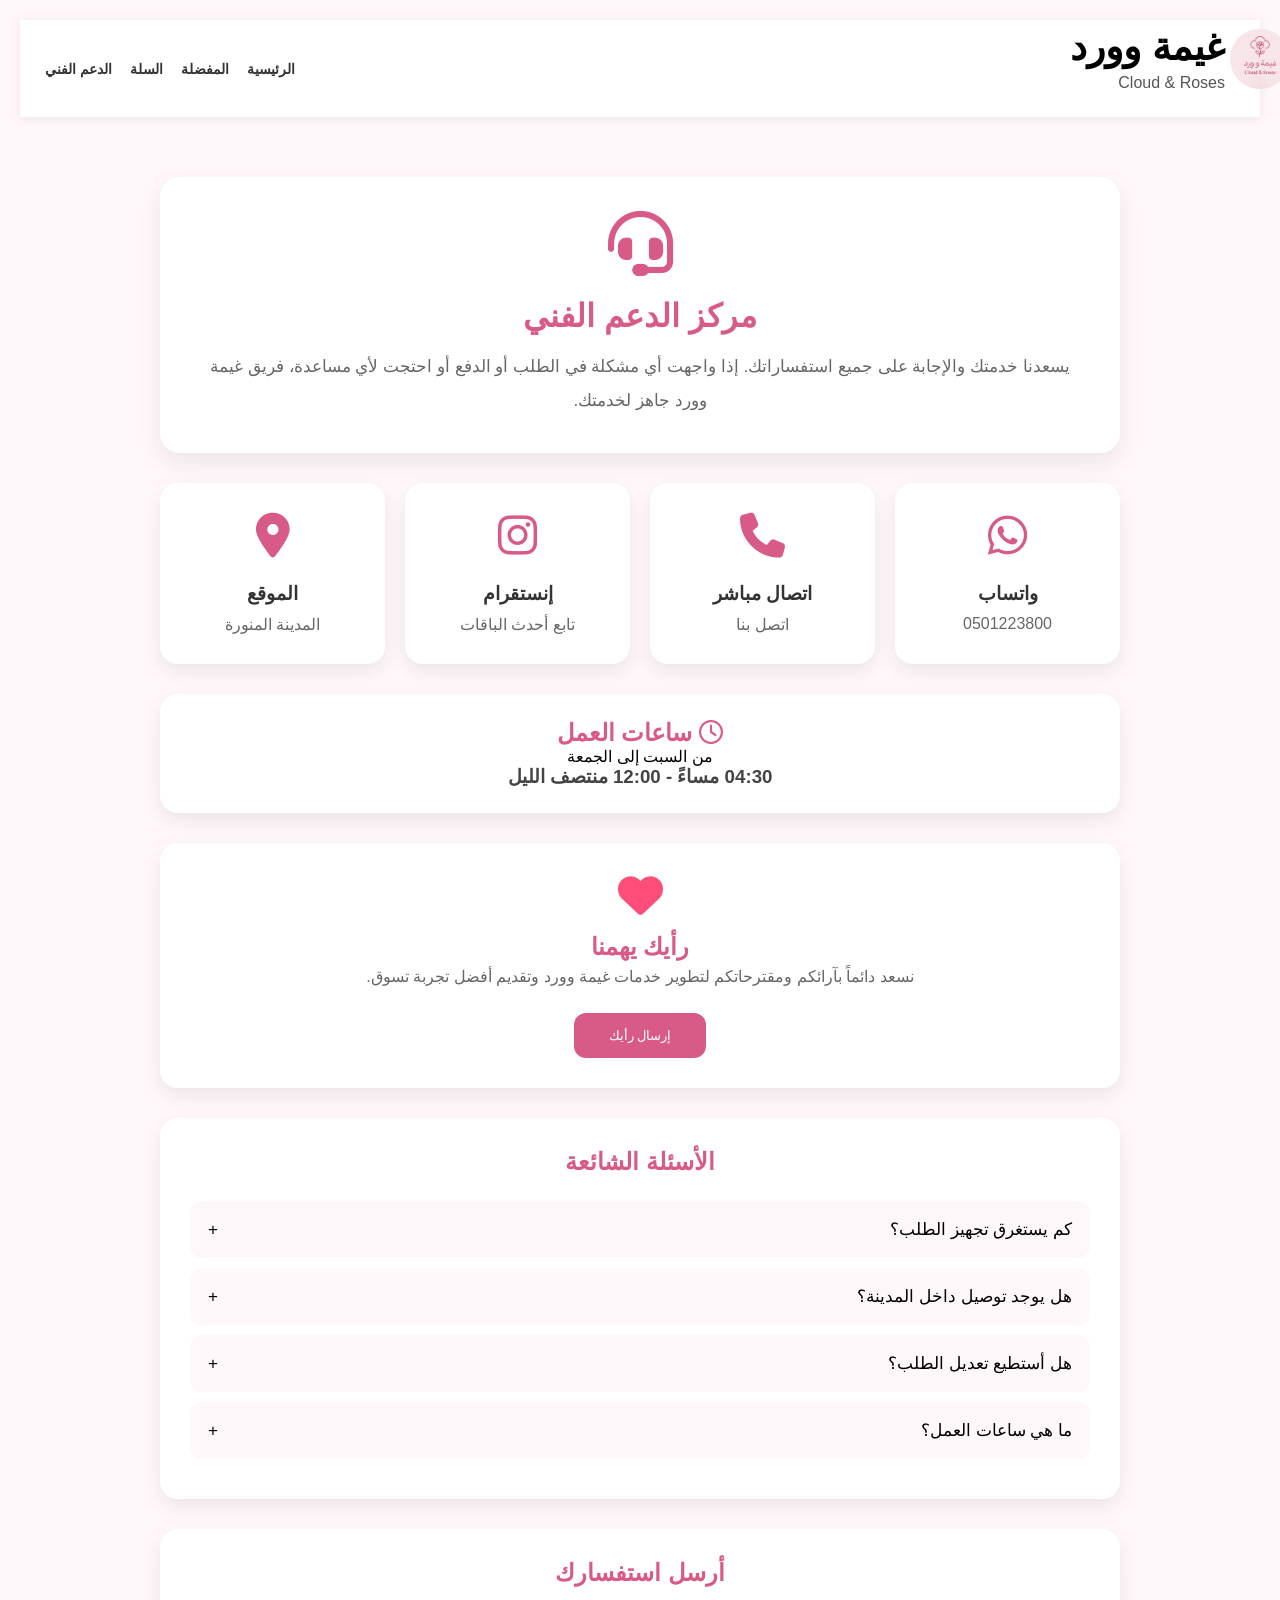
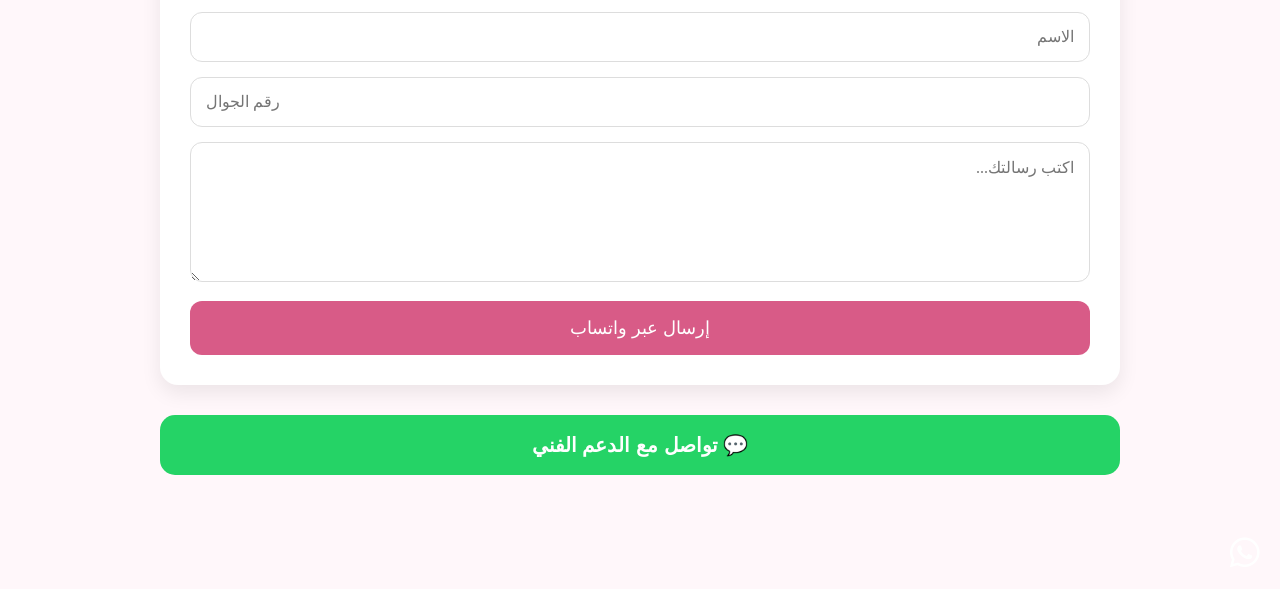
==== commit 799c85cc: "Merge branch 'main' of https://github.com/mm6083729-boop/cloud_roses_new # Conflicts: #	script.js #	" ====
--- a/support.html
+++ b/support.html
@@ -39,7 +39,6 @@
 
 </header>
 
-
 <div class="support-container">
 
 <div class="welcome-card">
@@ -140,7 +139,7 @@
 
 <h3>
 
-04:00 مساءً - 12:00 منتصف الليل
+04:30 مساءً - 12:00 منتصف الليل
 
 </h3>
 
@@ -306,4 +305,4 @@
 
 </body>
 
-</html>+</html>
--- a/styles.css
+++ b/styles.css
@@ -539,4 +539,8 @@
 .category-btn.active{
     background:#d85b87;
     color:#fff;
-}+<<<<<<< HEAD
+}
+=======
+}
+>>>>>>> 5bb51192c4ff0f1565d5630bef8099d104c5823e
--- a/support.css
+++ b/support.css
@@ -256,6 +256,7 @@
 
 }
 
+<<<<<<< HEAD
 .support-whatsapp{
     position: fixed;
     bottom: 25px;
@@ -277,6 +278,8 @@
     font-size:34px;
 }
 
+=======
+>>>>>>> 5bb51192c4ff0f1565d5630bef8099d104c5823e
 .logo-area{
     display:flex;
     align-items:center;
@@ -320,4 +323,8 @@
     .logo-text h1{
         font-size:30px;
     }
-}+<<<<<<< HEAD
+}
+=======
+}
+>>>>>>> 5bb51192c4ff0f1565d5630bef8099d104c5823e
